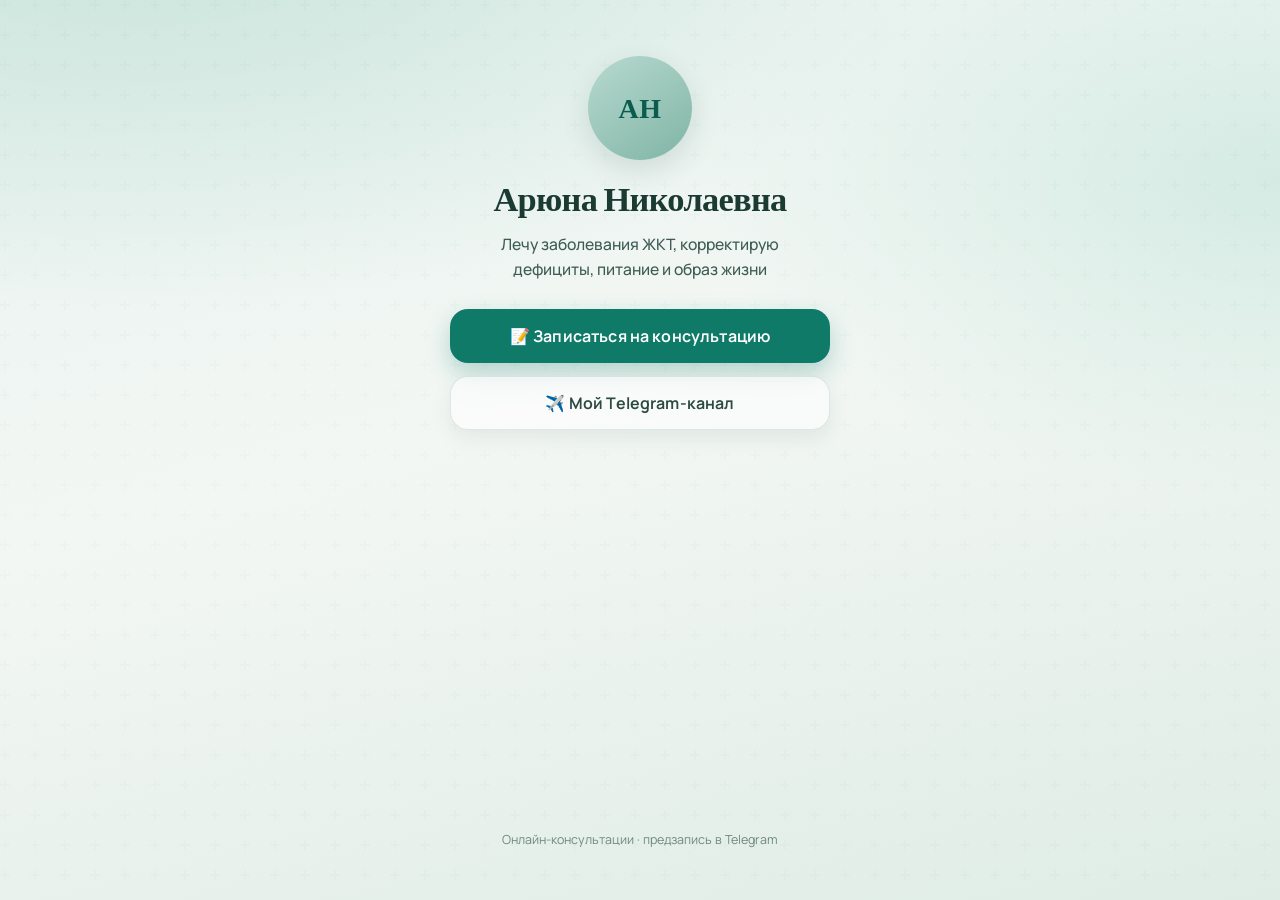
==== taplink_html/index.html @ fdc02d3d "Add project files (batch 2/3)" ====
<!DOCTYPE html>
<html lang="ru">
  <head>
    <meta charset="utf-8" />
    <meta name="viewport" content="width=device-width, initial-scale=1" />
    <meta
      name="description"
      content="Арюна Николаевна — нутрициолог. Запись на консультацию по ЖКТ, дефицитам и питанию."
    />
    <title>Арюна Николаевна</title>
    <link rel="preconnect" href="https://fonts.googleapis.com" />
    <link rel="preconnect" href="https://fonts.gstatic.com" crossorigin />
    <link
      href="https://fonts.googleapis.com/css2?family=Fraunces:opszlwght@9..144,500;9..144,650&family=Manrope:wght@500;650&display=swap"
      rel="stylesheet"
    />
    <link rel="stylesheet" href="styles.css" />
  </head>
  <body>
    <main class="page">
      <header class="hero">
        <div class="avatar" aria-hidden="true">
          <span class="avatar-initials">АН</span>
        </div>
        <h1 class="brand">Арюна Николаевна</h1>
        <p class="bio">
          Лечу заболевания ЖКТ, корректирую дефициты, питание и образ жизни
        </p>
      </header>

      <nav class="actions" aria-label="Ссылки">
        <a
          id="btn-bot"
          class="btn btn-primary"
          href="https://t.me/dc_aryuna_bot"
          rel="noopener noreferrer"
        >
          📝 Записаться на консультацию
        </a>
        <a
          id="btn-channel"
          class="btn btn-secondary"
          href="https://t.me/your_channel"
          rel="noopener noreferrer"
        >
          ✈️ Мой Telegram-канал
        </a>
      </nav>

      <p class="foot-note">Онлайн-консультации · предзапись в Telegram</p>
    </main>

    <script src="config.js"></script>
    <script>
      (function () {
        var cfg = window.ARYUNA_CONFIG || {};
        var bot = document.getElementById("btn-bot");
        var channel = document.getElementById("btn-channel");
        if (bot && cfg.BOT_URL) bot.href = cfg.BOT_URL;
        if (channel && cfg.CHANNEL_URL) channel.href = cfg.CHANNEL_URL;
      })();
    </script>
  </body>
</html>
---- taplink_html/styles.css ----
:root {
  --bg-top: #e8f2ef;
  --bg-mid: #f3f7f4;
  --bg-bottom: #dfece6;
  --ink: #1a3a32;
  --ink-soft: #3d5c54;
  --brand: #0f7a68;
  --brand-deep: #0a5c4f;
  --secondary: #2c4a42;
  --secondary-soft: rgba(44, 74, 66, 0.08);
  --surface: rgba(255, 255, 255, 0.55);
  --shadow: 0 10px 28px rgba(15, 58, 50, 0.12);
  --radius: 18px;
  --max: 420px;
  --font-display: "Fraunces", "Georgia", serif;
  --font-body: "Manrope", "Segoe UI", sans-serif;
}

*,
*::before,
*::after {
  box-sizing: border-box;
}

html {
  height: 100%;
}

body {
  margin: 0;
  min-height: 100%;
  font-family: var(--font-body);
  color: var(--ink);
  background:
    radial-gradient(ellipse 120% 80% at 10% -10%, #c8e4da 0%, transparent 55%),
    radial-gradient(ellipse 90% 70% at 100% 20%, #d4ebe3 0%, transparent 50%),
    linear-gradient(165deg, var(--bg-top) 0%, var(--bg-mid) 45%, var(--bg-bottom) 100%);
  -webkit-font-smoothing: antialiased;
}

body::before {
  content: "";
  position: fixed;
  inset: 0;
  pointer-events: none;
  opacity: 0.35;
  background-image: url("data:image/svg+xml,%3Csvg width='60' height='60' viewBox='0 0 60 60' xmlns='http://www.w3.org/2000/svg'%3E%3Cg fill='none' fill-rule='evenodd'%3E%3Cg fill='%230f7a68' fill-opacity='0.06'%3E%3Cpath d='M36 34v-4h-2v4h-4v2h4v4h2v-4h4v-2h-4zm0-30V0h-2v4h-4v2h4v4h2V6h4V4h-4zM6 34v-4H4v4H0v2h4v4h2v-4h4v-2H6zM6 4V0H4v4H0v2h4v4h2V6h4V4H6z'/%3E%3C/g%3E%3C/g%3E%3C/svg%3E");
  z-index: 0;
}

.page {
  position: relative;
  z-index: 1;
  width: min(100%, var(--max));
  margin: 0 auto;
  padding: clamp(2.5rem, 8vw, 3.5rem) 1.25rem 2.5rem;
  min-height: 100vh;
  display: flex;
  flex-direction: column;
  align-items: center;
  text-align: center;
}

.hero {
  width: 100%;
  display: flex;
  flex-direction: column;
  align-items: center;
  gap: 0.85rem;
  animation: rise-in 0.7s ease-out both;
}

.avatar {
  width: 104px;
  height: 104px;
  border-radius: 50%;
  background:
    linear-gradient(145deg, #b8d9cf 0%, #7fb5a6 100%);
  box-shadow: var(--shadow);
  display: grid;
  place-items: center;
  margin-bottom: 0.35rem;
  animation: soft-pulse 4.5s ease-in-out infinite;
}

.avatar-initials {
  font-family: var(--font-display);
  font-size: 1.75rem;
  font-weight: 600;
  letter-spacing: 0.02em;
  color: var(--brand-deep);
  user-select: none;
}

.brand {
  margin: 0;
  font-family: var(--font-display);
  font-size: clamp(1.85rem, 6.5vw, 2.15rem);
  font-weight: 650;
  line-height: 1.15;
  letter-spacing: -0.02em;
  color: var(--ink);
}

.bio {
  margin: 0;
  max-width: 22rem;
  font-size: 0.98rem;
  line-height: 1.55;
  color: var(--ink-soft);
  font-weight: 500;
  animation: rise-in 0.7s ease-out 0.12s both;
}

.actions {
  width: 100%;
  margin-top: 1.75rem;
  display: flex;
  flex-direction: column;
  gap: 0.85rem;
  animation: rise-in 0.7s ease-out 0.22s both;
}

.btn {
  display: flex;
  align-items: center;
  justify-content: center;
  gap: 0.45rem;
  width: 100%;
  min-height: 3.35rem;
  padding: 0.9rem 1.25rem;
  border-radius: var(--radius);
  font-family: var(--font-body);
  font-size: 1rem;
  font-weight: 650;
  letter-spacing: 0.01em;
  text-decoration: none;
  transition: transform 0.2s ease, box-shadow 0.2s ease, background-color 0.2s ease;
  -webkit-tap-highlight-color: transparent;
}

.btn:active {
  transform: scale(0.98);
}

.btn-primary {
  color: #fff;
  background: var(--brand);
  box-shadow: 0 10px 24px rgba(15, 122, 104, 0.28);
}

.btn-primary:hover {
  background: var(--brand-deep);
  box-shadow: 0 12px 28px rgba(15, 122, 104, 0.34);
}

.btn-secondary {
  color: var(--secondary);
  background: var(--surface);
  border: 1px solid rgba(44, 74, 66, 0.12);
  box-shadow: 0 8px 20px rgba(26, 58, 50, 0.08);
  backdrop-filter: blur(6px);
}

.btn-secondary:hover {
  background: #fff;
  box-shadow: 0 10px 24px rgba(26, 58, 50, 0.12);
}

.foot-note {
  margin-top: auto;
  padding-top: 2.5rem;
  font-size: 0.78rem;
  color: rgba(61, 92, 84, 0.7);
  animation: rise-in 0.7s ease-out 0.35s both;
}

@keyframes rise-in {
  from {
    opacity: 0;
    transform: translateY(14px);
  }
  to {
    opacity: 1;
    transform: translateY(0);
  }
}

@keyframes soft-pulse {
  0%,
  100% {
    transform: scale(1);
  }
  50% {
    transform: scale(1.03);
  }
}

@media (prefers-reduced-motion: reduce) {
  .hero,
  .bio,
  .actions,
  .foot-note,
  .avatar {
    animation: none;
  }

  .btn {
    transition: none;
  }
}
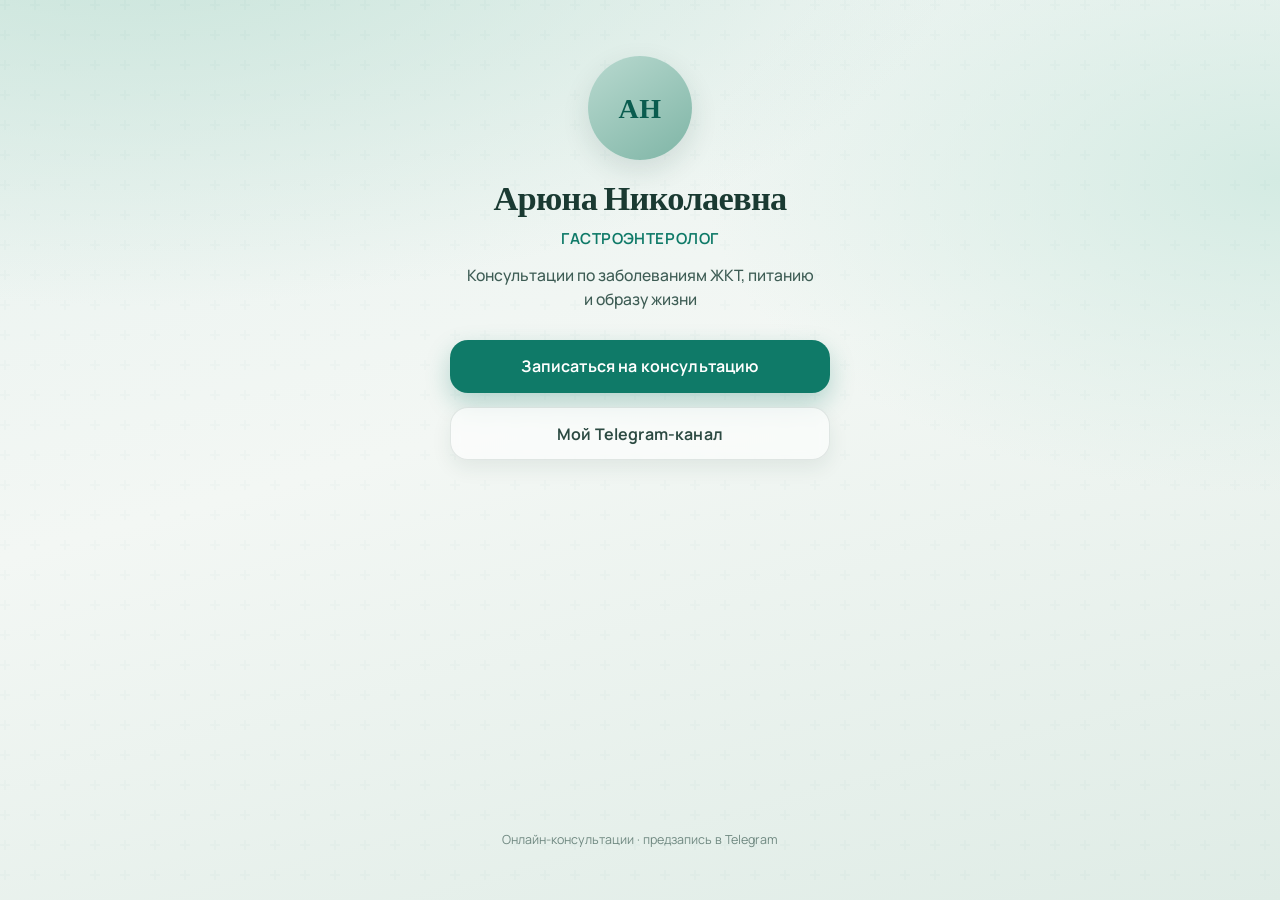
==== commit 8be1a9aa: "Remove Python bot, migrate to Apps Script" ====
--- a/taplink_html/index.html
+++ b/taplink_html/index.html
@@ -5,13 +5,13 @@
     <meta name="viewport" content="width=device-width, initial-scale=1" />
     <meta
       name="description"
-      content="Арюна Николаевна — нутрициолог. Запись на консультацию по ЖКТ, дефицитам и питанию."
+      content="Арюна Николаевна — гастроэнтеролог. Запись на консультацию в Telegram."
     />
-    <title>Арюна Николаевна</title>
+    <title>Арюна Николаевна — гастроэнтеролог</title>
     <link rel="preconnect" href="https://fonts.googleapis.com" />
     <link rel="preconnect" href="https://fonts.gstatic.com" crossorigin />
     <link
-      href="https://fonts.googleapis.com/css2?family=Fraunces:opszlwght@9..144,500;9..144,650&family=Manrope:wght@500;650&display=swap"
+      href="https://fonts.googleapis.com/css2?family=Fraunces:opsz,wght@9..144,500;9..144,650&family=Manrope:wght@500;650&display=swap"
       rel="stylesheet"
     />
     <link rel="stylesheet" href="styles.css" />
@@ -19,46 +19,34 @@
   <body>
     <main class="page">
       <header class="hero">
-        <div class="avatar" aria-hidden="true">
+        <div class="avatar" role="img" aria-label="Аватар-заглушка">
           <span class="avatar-initials">АН</span>
         </div>
         <h1 class="brand">Арюна Николаевна</h1>
+        <p class="role">Гастроэнтеролог</p>
         <p class="bio">
-          Лечу заболевания ЖКТ, корректирую дефициты, питание и образ жизни
+          Консультации по заболеваниям ЖКТ, питанию и образу жизни
         </p>
       </header>
 
       <nav class="actions" aria-label="Ссылки">
         <a
-          id="btn-bot"
           class="btn btn-primary"
           href="https://t.me/dc_aryuna_bot"
           rel="noopener noreferrer"
         >
-          📝 Записаться на консультацию
+          Записаться на консультацию
         </a>
         <a
-          id="btn-channel"
           class="btn btn-secondary"
           href="https://t.me/your_channel"
           rel="noopener noreferrer"
         >
-          ✈️ Мой Telegram-канал
+          Мой Telegram-канал
         </a>
       </nav>
 
       <p class="foot-note">Онлайн-консультации · предзапись в Telegram</p>
     </main>
-
-    <script src="config.js"></script>
-    <script>
-      (function () {
-        var cfg = window.ARYUNA_CONFIG || {};
-        var bot = document.getElementById("btn-bot");
-        var channel = document.getElementById("btn-channel");
-        if (bot && cfg.BOT_URL) bot.href = cfg.BOT_URL;
-        if (channel && cfg.CHANNEL_URL) channel.href = cfg.CHANNEL_URL;
-      })();
-    </script>
   </body>
 </html>
--- a/taplink_html/styles.css
+++ b/taplink_html/styles.css
@@ -7,9 +7,8 @@
   --brand: #0f7a68;
   --brand-deep: #0a5c4f;
   --secondary: #2c4a42;
-  --secondary-soft: rgba(44, 74, 66, 0.08);
   --surface: rgba(255, 255, 255, 0.55);
-  --shadow: 0 10px 28px rgba(15, 58, 50, 0.12);
+  --shadow: 0 10px 28px rgba(15, 58, 48, 0.12);
   --radius: 18px;
   --max: 420px;
   --font-display: "Fraunces", "Georgia", serif;
@@ -66,7 +65,7 @@
   display: flex;
   flex-direction: column;
   align-items: center;
-  gap: 0.85rem;
+  gap: 0.65rem;
   animation: rise-in 0.7s ease-out both;
 }
 
@@ -74,12 +73,11 @@
   width: 104px;
   height: 104px;
   border-radius: 50%;
-  background:
-    linear-gradient(145deg, #b8d9cf 0%, #7fb5a6 100%);
+  background: linear-gradient(145deg, #b8d9cf 0%, #7fb5a6 100%);
   box-shadow: var(--shadow);
   display: grid;
   place-items: center;
-  margin-bottom: 0.35rem;
+  margin-bottom: 0.45rem;
   animation: soft-pulse 4.5s ease-in-out infinite;
 }
 
@@ -102,8 +100,17 @@
   color: var(--ink);
 }
 
+.role {
+  margin: 0;
+  font-size: 0.95rem;
+  font-weight: 650;
+  letter-spacing: 0.04em;
+  text-transform: uppercase;
+  color: var(--brand);
+}
+
 .bio {
-  margin: 0;
+  margin: 0.25rem 0 0;
   max-width: 22rem;
   font-size: 0.98rem;
   line-height: 1.55;
@@ -125,7 +132,6 @@
   display: flex;
   align-items: center;
   justify-content: center;
-  gap: 0.45rem;
   width: 100%;
   min-height: 3.35rem;
   padding: 0.9rem 1.25rem;
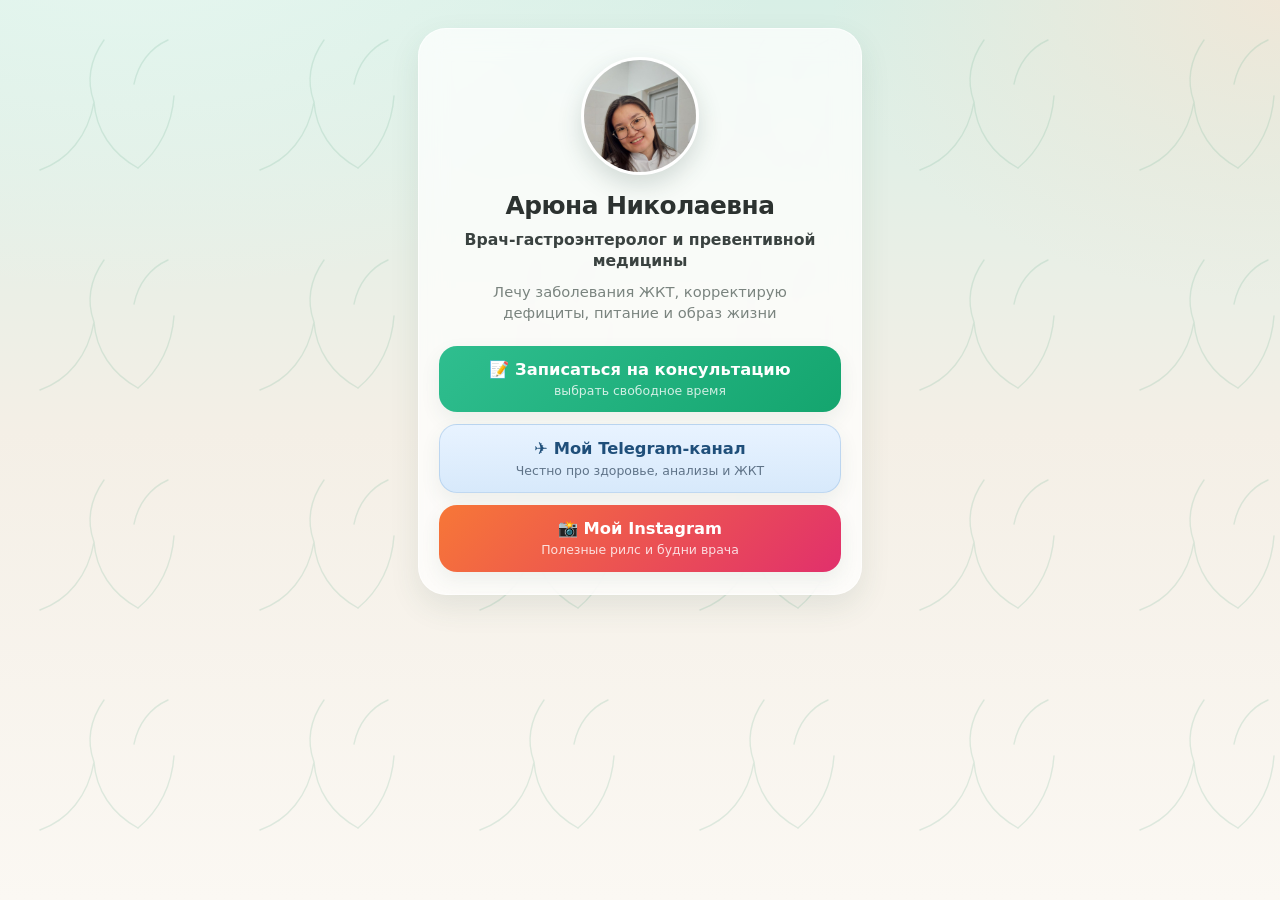
==== commit 786518c0: "Add self-contained Aryuna Taplink landing page Single-file mobile link-in-bio with inline CSS, base6" ====
--- a/taplink_html/index.html
+++ b/taplink_html/index.html
@@ -1,52 +1,226 @@
 <!DOCTYPE html>
 <html lang="ru">
-  <head>
-    <meta charset="utf-8" />
-    <meta name="viewport" content="width=device-width, initial-scale=1" />
-    <meta
-      name="description"
-      content="Арюна Николаевна — гастроэнтеролог. Запись на консультацию в Telegram."
-    />
-    <title>Арюна Николаевна — гастроэнтеролог</title>
-    <link rel="preconnect" href="https://fonts.googleapis.com" />
-    <link rel="preconnect" href="https://fonts.gstatic.com" crossorigin />
-    <link
-      href="https://fonts.googleapis.com/css2?family=Fraunces:opsz,wght@9..144,500;9..144,650&family=Manrope:wght@500;650&display=swap"
-      rel="stylesheet"
-    />
-    <link rel="stylesheet" href="styles.css" />
-  </head>
-  <body>
-    <main class="page">
-      <header class="hero">
-        <div class="avatar" role="img" aria-label="Аватар-заглушка">
-          <span class="avatar-initials">АН</span>
-        </div>
-        <h1 class="brand">Арюна Николаевна</h1>
-        <p class="role">Гастроэнтеролог</p>
-        <p class="bio">
-          Консультации по заболеваниям ЖКТ, питанию и образу жизни
-        </p>
-      </header>
+<head>
+  <meta charset="utf-8" />
+  <meta name="viewport" content="width=device-width, initial-scale=1" />
+  <meta name="description" content="Арюна Николаевна — врач-гастроэнтеролог и превентивной медицины. Запись на консультацию." />
+  <title>Арюна Николаевна</title>
+  <style>
+    :root {
+      --mint: #d8efe6;
+      --mint-deep: #bfe3d6;
+      --beige: #f4efe6;
+      --cream: #fbf8f3;
+      --ink: #2f3432;
+      --ink-soft: #5a625e;
+      --ink-muted: #7a847f;
+      --card: rgba(255, 255, 255, 0.72);
+      --emerald-a: #2fbe8f;
+      --emerald-b: #14a56e;
+      --sky-a: #e8f3ff;
+      --sky-b: #d7e9fb;
+      --sky-ink: #1f4f7a;
+      --ig-a: #f77737;
+      --ig-b: #e1306c;
+      --shadow: 0 12px 30px rgba(47, 84, 68, 0.10);
+      --shadow-soft: 0 8px 20px rgba(47, 84, 68, 0.08);
+      --radius: 18px;
+      --max: 480px;
+    }
+
+    * { box-sizing: border-box; }
+    html, body { margin: 0; padding: 0; }
+    body {
+      min-height: 100vh;
+      font-family: Inter, system-ui, -apple-system, BlinkMacSystemFont, "Segoe UI", Roboto, "Helvetica Neue", Arial, sans-serif;
+      color: var(--ink);
+      background:
+        radial-gradient(1200px 700px at 10% -10%, #e7f7f0 0%, transparent 55%),
+        radial-gradient(900px 600px at 100% 0%, #efe7d8 0%, transparent 50%),
+        linear-gradient(180deg, var(--mint) 0%, var(--beige) 48%, var(--cream) 100%);
+      -webkit-font-smoothing: antialiased;
+      text-rendering: optimizeLegibility;
+    }
+
+    /* Soft botanical / leaf pattern */
+    body::before {
+      content: "";
+      position: fixed;
+      inset: 0;
+      pointer-events: none;
+      opacity: 0.22;
+      background-image:
+        url("data:image/svg+xml,%3Csvg xmlns='http://www.w3.org/2000/svg' width='220' height='220' viewBox='0 0 220 220'%3E%3Cg fill='none' stroke='%2377b89a' stroke-width='1.4' stroke-linecap='round'%3E%3Cpath d='M40 170c28-10 48-34 54-68 2 28 18 52 44 66'/%3E%3Cpath d='M94 102c-8-22-4-42 10-62'/%3E%3Cpath d='M138 168c22-18 34-44 36-72'/%3E%3Cpath d='M168 40c-18 8-30 24-34 44'/%3E%3C/g%3E%3C/svg%3E");
+      background-size: 220px 220px;
+      z-index: 0;
+    }
+
+    .wrap {
+      position: relative;
+      z-index: 1;
+      width: min(100%, var(--max));
+      margin: 0 auto;
+      padding: 28px 18px 40px;
+    }
+
+    .card {
+      background: var(--card);
+      backdrop-filter: blur(14px);
+      -webkit-backdrop-filter: blur(14px);
+      border: 1px solid rgba(255,255,255,0.65);
+      border-radius: 28px;
+      box-shadow: var(--shadow);
+      padding: 28px 20px 22px;
+      text-align: center;
+    }
+
+    .avatar {
+      width: 118px;
+      height: 118px;
+      margin: 0 auto 16px;
+      border-radius: 50%;
+      overflow: hidden;
+      border: 3px solid #fff;
+      box-shadow: 0 10px 24px rgba(40, 70, 55, 0.18);
+      background: #fff;
+    }
+    .avatar img {
+      display: block;
+      width: 100%;
+      height: 100%;
+      object-fit: cover;
+    }
+
+    h1 {
+      margin: 0 0 8px;
+      font-size: 1.55rem;
+      line-height: 1.2;
+      font-weight: 700;
+      letter-spacing: -0.02em;
+      color: #2c3230;
+    }
+
+    .role {
+      margin: 0 0 10px;
+      font-size: 0.98rem;
+      line-height: 1.35;
+      font-weight: 650;
+      color: #3a4240;
+    }
+
+    .desc {
+      margin: 0 auto 22px;
+      max-width: 34ch;
+      font-size: 0.92rem;
+      line-height: 1.45;
+      font-weight: 500;
+      color: var(--ink-muted);
+    }
+
+    .actions {
+      display: grid;
+      gap: 12px;
+    }
+
+    .btn {
+      display: block;
+      width: 100%;
+      border-radius: var(--radius);
+      padding: 14px 16px 13px;
+      text-decoration: none;
+      box-shadow: var(--shadow-soft);
+      transition: transform 0.18s ease, filter 0.18s ease, box-shadow 0.18s ease;
+      -webkit-tap-highlight-color: transparent;
+    }
+    .btn:hover {
+      transform: scale(1.02);
+      filter: brightness(1.04);
+      box-shadow: 0 14px 28px rgba(47, 84, 68, 0.14);
+    }
+    .btn:active { transform: scale(0.99); }
+    .btn .title {
+      display: block;
+      font-size: 1.02rem;
+      font-weight: 700;
+      line-height: 1.25;
+    }
+    .btn .sub {
+      display: block;
+      margin-top: 3px;
+      font-size: 0.78rem;
+      font-weight: 500;
+      line-height: 1.3;
+      opacity: 0.88;
+    }
+
+    .btn-primary {
+      background: linear-gradient(135deg, var(--emerald-a), var(--emerald-b));
+      color: #fff;
+    }
+    .btn-primary .sub { color: rgba(255,255,255,0.9); }
+
+    .btn-telegram {
+      background: linear-gradient(180deg, var(--sky-a), var(--sky-b));
+      color: var(--sky-ink);
+      border: 1px solid rgba(160, 196, 230, 0.55);
+    }
+    .btn-telegram .sub { color: #5f7388; opacity: 1; }
+
+    .btn-instagram {
+      background: linear-gradient(135deg, var(--ig-a), var(--ig-b));
+      color: #fff;
+    }
+    .btn-instagram .sub { color: rgba(255,255,255,0.92); }
+
+    /* Fade-in stagger */
+    .fade {
+      opacity: 0;
+      transform: translateY(10px);
+      animation: fadeUp 0.55s ease forwards;
+    }
+    .d1 { animation-delay: 0.05s; }
+    .d2 { animation-delay: 0.14s; }
+    .d3 { animation-delay: 0.22s; }
+    .d4 { animation-delay: 0.30s; }
+    .d5 { animation-delay: 0.40s; }
+    .d6 { animation-delay: 0.50s; }
+    .d7 { animation-delay: 0.60s; }
+
+    @keyframes fadeUp {
+      to { opacity: 1; transform: translateY(0); }
+    }
+
+    @media (prefers-reduced-motion: reduce) {
+      .fade { animation: none; opacity: 1; transform: none; }
+      .btn { transition: none; }
+    }
+  </style>
+</head>
+<body>
+  <main class="wrap">
+    <section class="card" aria-label="Профиль Арюны Николаевны">
+      <div class="avatar fade d1">
+        <img src="[data-uri]" width="118" height="118" alt="Арюна Николаевна" />
+      </div>
+      <h1 class="fade d2">Арюна Николаевна</h1>
+      <p class="role fade d3">Врач-гастроэнтеролог и превентивной медицины</p>
+      <p class="desc fade d4">Лечу заболевания ЖКТ, корректирую дефициты, питание и образ жизни</p>
 
       <nav class="actions" aria-label="Ссылки">
-        <a
-          class="btn btn-primary"
-          href="https://t.me/dc_aryuna_bot"
-          rel="noopener noreferrer"
-        >
-          Записаться на консультацию
+        <a class="btn btn-primary fade d5" href="#">
+          <span class="title">📝 Записаться на консультацию</span>
+          <span class="sub">выбрать свободное время</span>
         </a>
-        <a
-          class="btn btn-secondary"
-          href="https://t.me/your_channel"
-          rel="noopener noreferrer"
-        >
-          Мой Telegram-канал
+        <a class="btn btn-telegram fade d6" href="#">
+          <span class="title">✈️ Мой Telegram-канал</span>
+          <span class="sub">Честно про здоровье, анализы и ЖКТ</span>
+        </a>
+        <a class="btn btn-instagram fade d7" href="https://www.instagram.com/doctoraryuna" rel="noopener noreferrer" target="_blank">
+          <span class="title">📸 Мой Instagram</span>
+          <span class="sub">Полезные рилс и будни врача</span>
         </a>
       </nav>
-
-      <p class="foot-note">Онлайн-консультации · предзапись в Telegram</p>
-    </main>
-  </body>
+    </section>
+  </main>
+</body>
 </html>
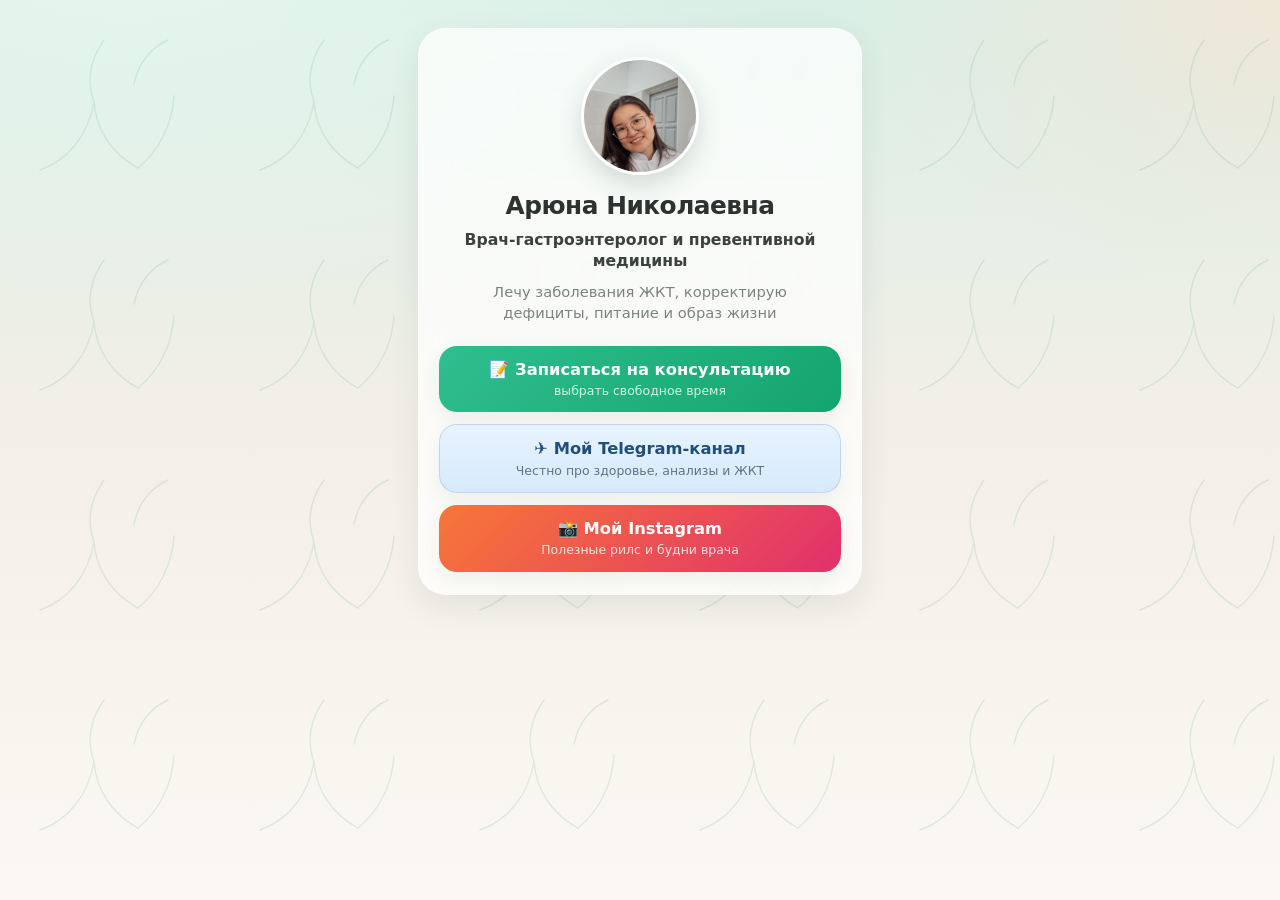
==== commit fd831864: "Shrink Taplink landing avatar and set Instagram URL Embed a compressed avatar for a smaller self-con" ====
--- a/taplink_html/index.html
+++ b/taplink_html/index.html
@@ -200,7 +200,7 @@
   <main class="wrap">
     <section class="card" aria-label="Профиль Арюны Николаевны">
       <div class="avatar fade d1">
-        <img src="[data-uri]" width="118" height="118" alt="Арюна Николаевна" />
+        <img src="[data-uri]" width="118" height="118" alt="Арюна Николаевна" />
       </div>
       <h1 class="fade d2">Арюна Николаевна</h1>
       <p class="role fade d3">Врач-гастроэнтеролог и превентивной медицины</p>
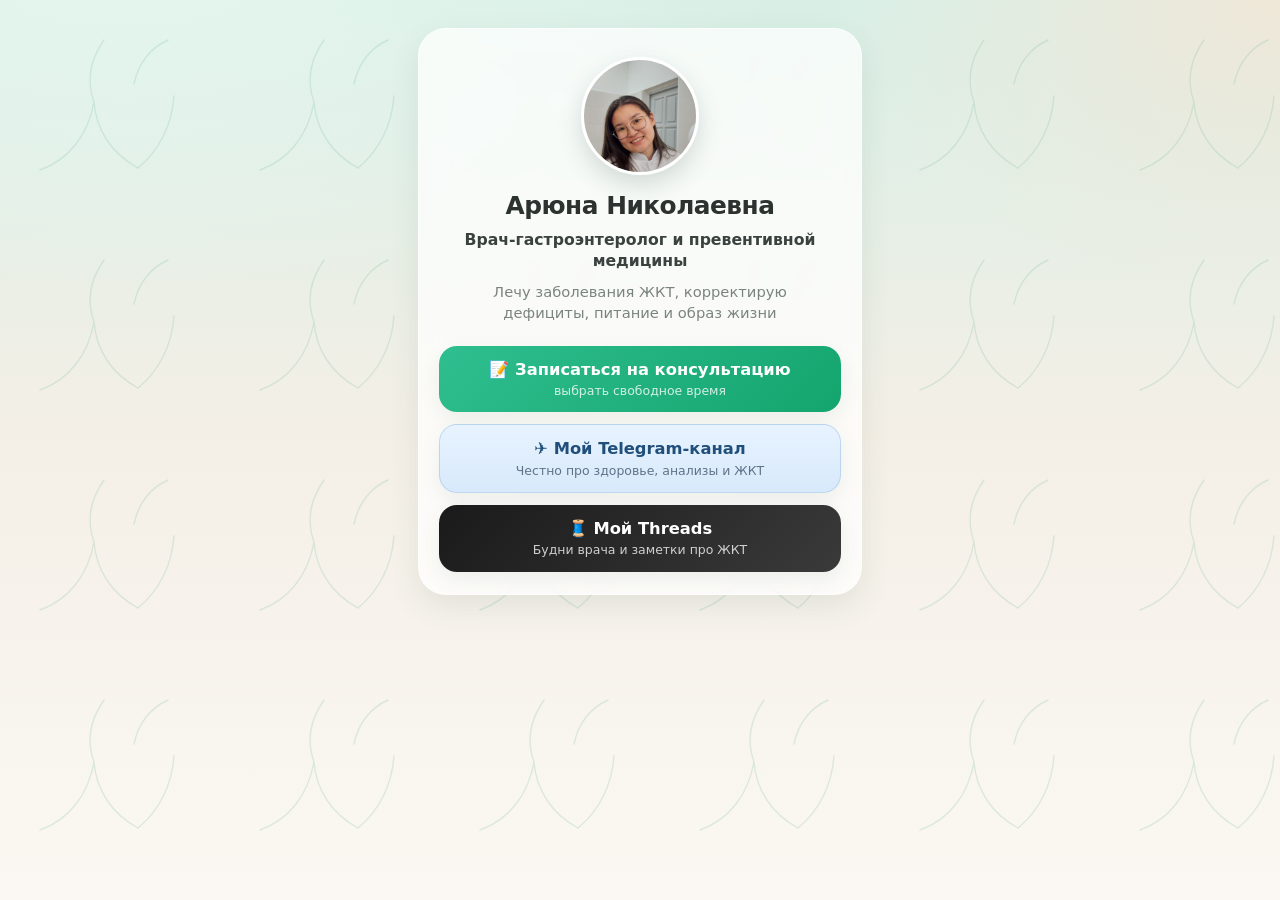
==== commit 19652d4e: "Wire Taplink CTAs to bot, channel, and Threads Point consultation and Telegram buttons to live URLs " ====
--- a/taplink_html/index.html
+++ b/taplink_html/index.html
@@ -20,8 +20,8 @@
       --sky-a: #e8f3ff;
       --sky-b: #d7e9fb;
       --sky-ink: #1f4f7a;
-      --ig-a: #f77737;
-      --ig-b: #e1306c;
+      --threads-a: #1a1a1a;
+      --threads-b: #3a3a3a;
       --shadow: 0 12px 30px rgba(47, 84, 68, 0.10);
       --shadow-soft: 0 8px 20px rgba(47, 84, 68, 0.08);
       --radius: 18px;
@@ -166,11 +166,11 @@
     }
     .btn-telegram .sub { color: #5f7388; opacity: 1; }
 
-    .btn-instagram {
-      background: linear-gradient(135deg, var(--ig-a), var(--ig-b));
+    .btn-threads {
+      background: linear-gradient(135deg, var(--threads-a), var(--threads-b));
       color: #fff;
     }
-    .btn-instagram .sub { color: rgba(255,255,255,0.92); }
+    .btn-threads .sub { color: rgba(255,255,255,0.88); }
 
     /* Fade-in stagger */
     .fade {
@@ -207,17 +207,17 @@
       <p class="desc fade d4">Лечу заболевания ЖКТ, корректирую дефициты, питание и образ жизни</p>
 
       <nav class="actions" aria-label="Ссылки">
-        <a class="btn btn-primary fade d5" href="#">
+        <a class="btn btn-primary fade d5" href="https://t.me/dc_aryuna_bot" rel="noopener noreferrer" target="_blank">
           <span class="title">📝 Записаться на консультацию</span>
           <span class="sub">выбрать свободное время</span>
         </a>
-        <a class="btn btn-telegram fade d6" href="#">
+        <a class="btn btn-telegram fade d6" href="https://t.me/AgentDouctor" rel="noopener noreferrer" target="_blank">
           <span class="title">✈️ Мой Telegram-канал</span>
           <span class="sub">Честно про здоровье, анализы и ЖКТ</span>
         </a>
-        <a class="btn btn-instagram fade d7" href="https://www.instagram.com/doctoraryuna" rel="noopener noreferrer" target="_blank">
-          <span class="title">📸 Мой Instagram</span>
-          <span class="sub">Полезные рилс и будни врача</span>
+        <a class="btn btn-threads fade d7" href="https://www.threads.net/@doctoraryuna" rel="noopener noreferrer" target="_blank">
+          <span class="title">🧵 Мой Threads</span>
+          <span class="sub">Будни врача и заметки про ЖКТ</span>
         </a>
       </nav>
     </section>
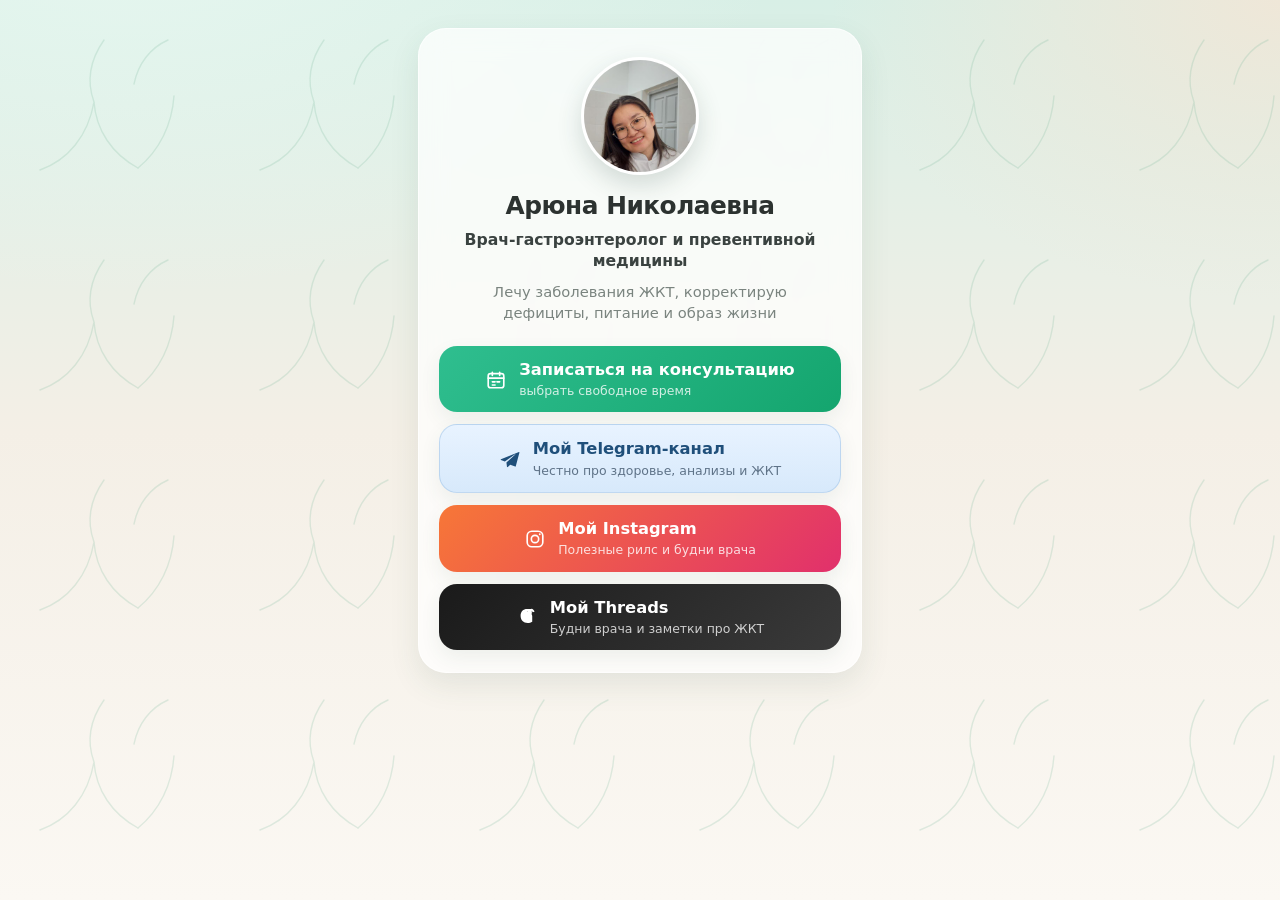
==== commit 2db1c5c7: "Add Instagram CTA and replace emoji with SVG icons Restore Instagram after Telegram, keep Threads, a" ====
--- a/taplink_html/index.html
+++ b/taplink_html/index.html
@@ -20,6 +20,8 @@
       --sky-a: #e8f3ff;
       --sky-b: #d7e9fb;
       --sky-ink: #1f4f7a;
+      --ig-a: #f77737;
+      --ig-b: #e1306c;
       --threads-a: #1a1a1a;
       --threads-b: #3a3a3a;
       --shadow: 0 12px 30px rgba(47, 84, 68, 0.10);
@@ -138,6 +140,20 @@
       box-shadow: 0 14px 28px rgba(47, 84, 68, 0.14);
     }
     .btn:active { transform: scale(0.99); }
+    .btn-inner {
+      display: flex;
+      align-items: center;
+      justify-content: center;
+      gap: 12px;
+      text-align: left;
+    }
+    .btn-icon {
+      flex: 0 0 22px;
+      width: 22px;
+      height: 22px;
+      display: block;
+    }
+    .btn-text { min-width: 0; }
     .btn .title {
       display: block;
       font-size: 1.02rem;
@@ -165,6 +181,12 @@
       border: 1px solid rgba(160, 196, 230, 0.55);
     }
     .btn-telegram .sub { color: #5f7388; opacity: 1; }
+
+    .btn-instagram {
+      background: linear-gradient(135deg, var(--ig-a), var(--ig-b));
+      color: #fff;
+    }
+    .btn-instagram .sub { color: rgba(255,255,255,0.92); }
 
     .btn-threads {
       background: linear-gradient(135deg, var(--threads-a), var(--threads-b));
@@ -185,6 +207,7 @@
     .d5 { animation-delay: 0.40s; }
     .d6 { animation-delay: 0.50s; }
     .d7 { animation-delay: 0.60s; }
+    .d8 { animation-delay: 0.70s; }
 
     @keyframes fadeUp {
       to { opacity: 1; transform: translateY(0); }
@@ -208,16 +231,40 @@
 
       <nav class="actions" aria-label="Ссылки">
         <a class="btn btn-primary fade d5" href="https://t.me/dc_aryuna_bot" rel="noopener noreferrer" target="_blank">
-          <span class="title">📝 Записаться на консультацию</span>
-          <span class="sub">выбрать свободное время</span>
+          <span class="btn-inner">
+            <svg class="btn-icon" viewBox="0 0 24 24" aria-hidden="true" fill="none" stroke="currentColor" stroke-width="1.8" stroke-linecap="round" stroke-linejoin="round"><rect x="3.5" y="5" width="17" height="15.5" rx="2.5"/><path d="M8 3.5v3.5M16 3.5v3.5M3.5 10h17"/><path d="M8 14h3M13 14h3M8 17.5h3"/></svg>
+            <span class="btn-text">
+              <span class="title">Записаться на консультацию</span>
+              <span class="sub">выбрать свободное время</span>
+            </span>
+          </span>
         </a>
         <a class="btn btn-telegram fade d6" href="https://t.me/AgentDouctor" rel="noopener noreferrer" target="_blank">
-          <span class="title">✈️ Мой Telegram-канал</span>
-          <span class="sub">Честно про здоровье, анализы и ЖКТ</span>
-        </a>
-        <a class="btn btn-threads fade d7" href="https://www.threads.net/@doctoraryuna" rel="noopener noreferrer" target="_blank">
-          <span class="title">🧵 Мой Threads</span>
-          <span class="sub">Будни врача и заметки про ЖКТ</span>
+          <span class="btn-inner">
+            <svg class="btn-icon" viewBox="0 0 24 24" aria-hidden="true" fill="currentColor"><path d="M21.8 4.3c.3-.1.6.2.5.5L18.3 20c-.1.3-.4.4-.7.3l-5.3-2.1-2.7 2.6c-.3.3-.8.1-.9-.3l-.6-4.8 9.7-8.6c.2-.2 0-.5-.2-.3L6.4 14.6 2.1 13c-.4-.1-.4-.6 0-.8L21.8 4.3z"/></svg>
+            <span class="btn-text">
+              <span class="title">Мой Telegram-канал</span>
+              <span class="sub">Честно про здоровье, анализы и ЖКТ</span>
+            </span>
+          </span>
+        </a>
+        <a class="btn btn-instagram fade d7" href="https://www.instagram.com/doctoraryuna" rel="noopener noreferrer" target="_blank">
+          <span class="btn-inner">
+            <svg class="btn-icon" viewBox="0 0 24 24" aria-hidden="true" fill="none" stroke="currentColor" stroke-width="1.8" stroke-linecap="round" stroke-linejoin="round"><rect x="3.5" y="3.5" width="17" height="17" rx="5"/><circle cx="12" cy="12" r="4"/><circle cx="17.2" cy="6.8" r="1" fill="currentColor" stroke="none"/></svg>
+            <span class="btn-text">
+              <span class="title">Мой Instagram</span>
+              <span class="sub">Полезные рилс и будни врача</span>
+            </span>
+          </span>
+        </a>
+        <a class="btn btn-threads fade d8" href="https://www.threads.net/@doctoraryuna" rel="noopener noreferrer" target="_blank">
+          <span class="btn-inner">
+            <svg class="btn-icon" viewBox="0 0 24 24" aria-hidden="true" fill="currentColor"><path d="M16.5 10.1c-.1-2.5-1.5-4.2-4.1-4.3-2.9-.1-4.7 1.8-4.7 4.9 0 3.4 1.9 5.3 5.1 5.3 1.7 0 3.1-.4 4.4-1.3l-.7-1.7c-1 .6-2 1-3.5 1-2.1 0-3.3-1.1-3.4-3.1.8.5 1.8.7 2.9.7 2.8 0 4.6-1.5 4.8-4.1.1-.9 0-1.7-.3-2.4.6.4 1.1 1 1.3 1.8l1.9-.7c-.4-1.4-1.4-2.6-2.8-3.3C15.3 3.7 13.7 3.2 12 3.2 7.9 3.2 5 6.1 5 10.7c0 4.8 3.1 7.9 7.7 7.9 1.9 0 3.6-.5 5-1.4v-6.2c0-1.2-.4-2.1-1.2-2.6-.4.6-.7 1.3-.7 2.1l.7-.4zm-3.9-1.4c-.9 0-1.7-.2-2.3-.6.1-1.4.9-2.3 2.2-2.3 1.2 0 1.9.8 2 2.1-.5.5-1.2.8-1.9.8z"/></svg>
+            <span class="btn-text">
+              <span class="title">Мой Threads</span>
+              <span class="sub">Будни врача и заметки про ЖКТ</span>
+            </span>
+          </span>
         </a>
       </nav>
     </section>
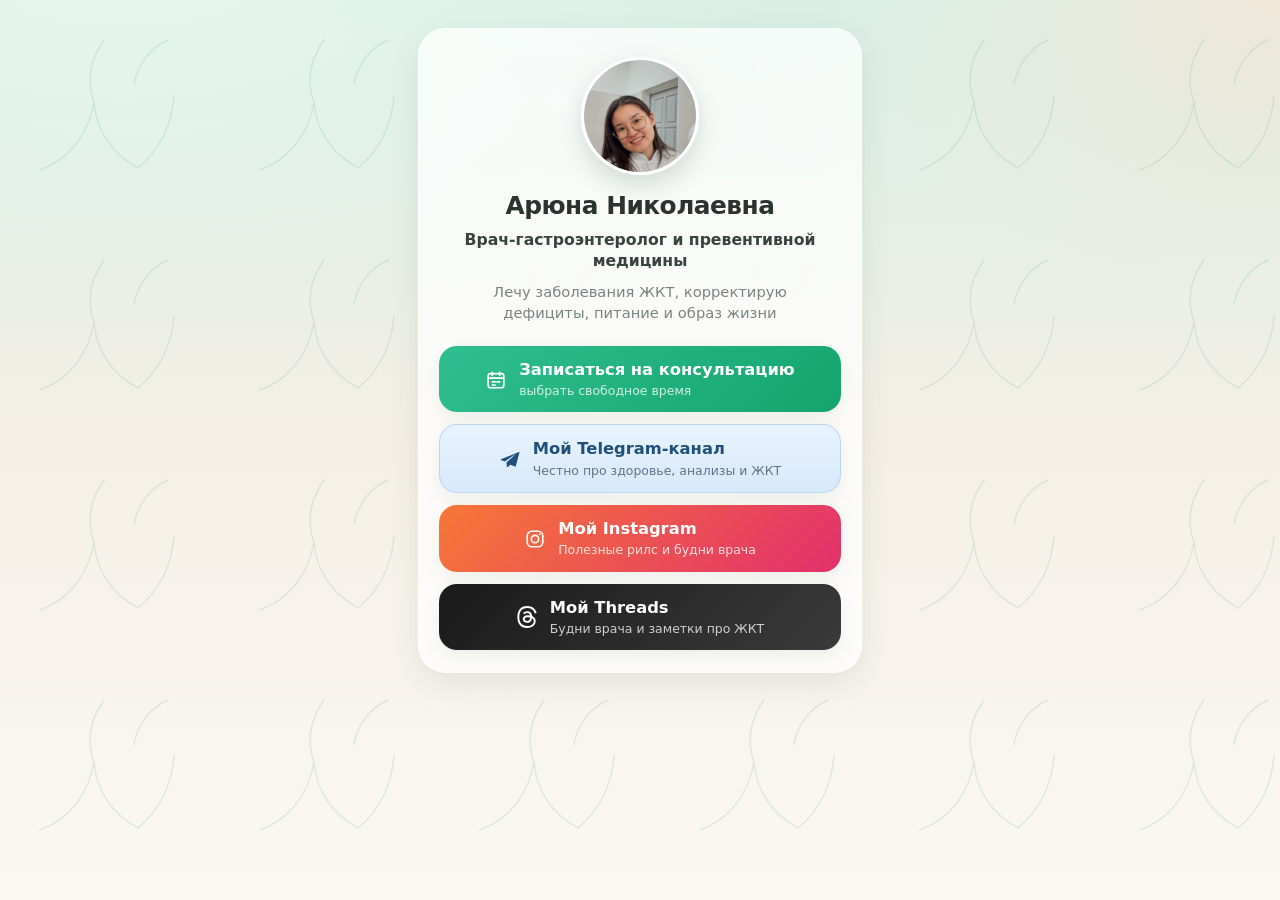
==== commit d2a6dccb: "Fix Threads icon to official Simple Icons glyph Co-authored-by: kitelo <kitelovkin@users.noreply.git" ====
--- a/taplink_html/index.html
+++ b/taplink_html/index.html
@@ -259,7 +259,7 @@
         </a>
         <a class="btn btn-threads fade d8" href="https://www.threads.net/@doctoraryuna" rel="noopener noreferrer" target="_blank">
           <span class="btn-inner">
-            <svg class="btn-icon" viewBox="0 0 24 24" aria-hidden="true" fill="currentColor"><path d="M16.5 10.1c-.1-2.5-1.5-4.2-4.1-4.3-2.9-.1-4.7 1.8-4.7 4.9 0 3.4 1.9 5.3 5.1 5.3 1.7 0 3.1-.4 4.4-1.3l-.7-1.7c-1 .6-2 1-3.5 1-2.1 0-3.3-1.1-3.4-3.1.8.5 1.8.7 2.9.7 2.8 0 4.6-1.5 4.8-4.1.1-.9 0-1.7-.3-2.4.6.4 1.1 1 1.3 1.8l1.9-.7c-.4-1.4-1.4-2.6-2.8-3.3C15.3 3.7 13.7 3.2 12 3.2 7.9 3.2 5 6.1 5 10.7c0 4.8 3.1 7.9 7.7 7.9 1.9 0 3.6-.5 5-1.4v-6.2c0-1.2-.4-2.1-1.2-2.6-.4.6-.7 1.3-.7 2.1l.7-.4zm-3.9-1.4c-.9 0-1.7-.2-2.3-.6.1-1.4.9-2.3 2.2-2.3 1.2 0 1.9.8 2 2.1-.5.5-1.2.8-1.9.8z"/></svg>
+            <svg class="btn-icon" viewBox="0 0 24 24" aria-hidden="true" fill="currentColor"><path d="M12.186 24h-.007c-3.581-.024-6.334-1.205-8.184-3.509C2.35 18.44 1.5 15.586 1.472 12.01v-.017c.03-3.579.879-6.43 2.525-8.482C5.845 1.205 8.6.024 12.18 0h.014c2.746.02 5.043.725 6.826 2.098 1.677 1.29 2.858 3.13 3.509 5.467l-2.04.569c-1.104-3.96-3.898-5.984-8.304-6.015-2.91.022-5.11.936-6.54 2.717C4.307 6.504 3.616 8.914 3.589 12c.027 3.086.718 5.496 2.057 7.164 1.43 1.783 3.631 2.698 6.54 2.717 2.623-.02 4.358-.631 5.8-2.045 1.647-1.613 1.618-3.593 1.09-4.798-.31-.71-.873-1.3-1.634-1.75-.192 1.352-.622 2.446-1.284 3.272-.886 1.102-2.14 1.704-3.73 1.79-1.202.065-2.361-.218-3.259-.801-1.063-.689-1.685-1.74-1.752-2.964-.065-1.19.408-2.285 1.33-3.082.88-.76 2.119-1.207 3.583-1.291a13.853 13.853 0 0 1 3.02.142c-.126-.742-.375-1.332-.75-1.757-.513-.586-1.308-.883-2.359-.89h-.029c-.844 0-1.992.232-2.721 1.32L7.734 7.847c.98-1.454 2.568-2.256 4.478-2.256h.044c3.194.02 5.097 1.975 5.287 5.388.108.046.216.094.321.142 1.49.7 2.58 1.761 3.154 3.07.797 1.82.871 4.79-1.548 7.158-1.85 1.81-4.094 2.628-7.277 2.65Zm1.003-11.69c-.242 0-.487.007-.739.021-1.836.103-2.98.946-2.916 2.143.067 1.256 1.452 1.839 2.784 1.767 1.224-.065 2.818-.543 3.086-3.71a10.5 10.5 0 0 0-2.215-.221z"/></svg>
             <span class="btn-text">
               <span class="title">Мой Threads</span>
               <span class="sub">Будни врача и заметки про ЖКТ</span>
